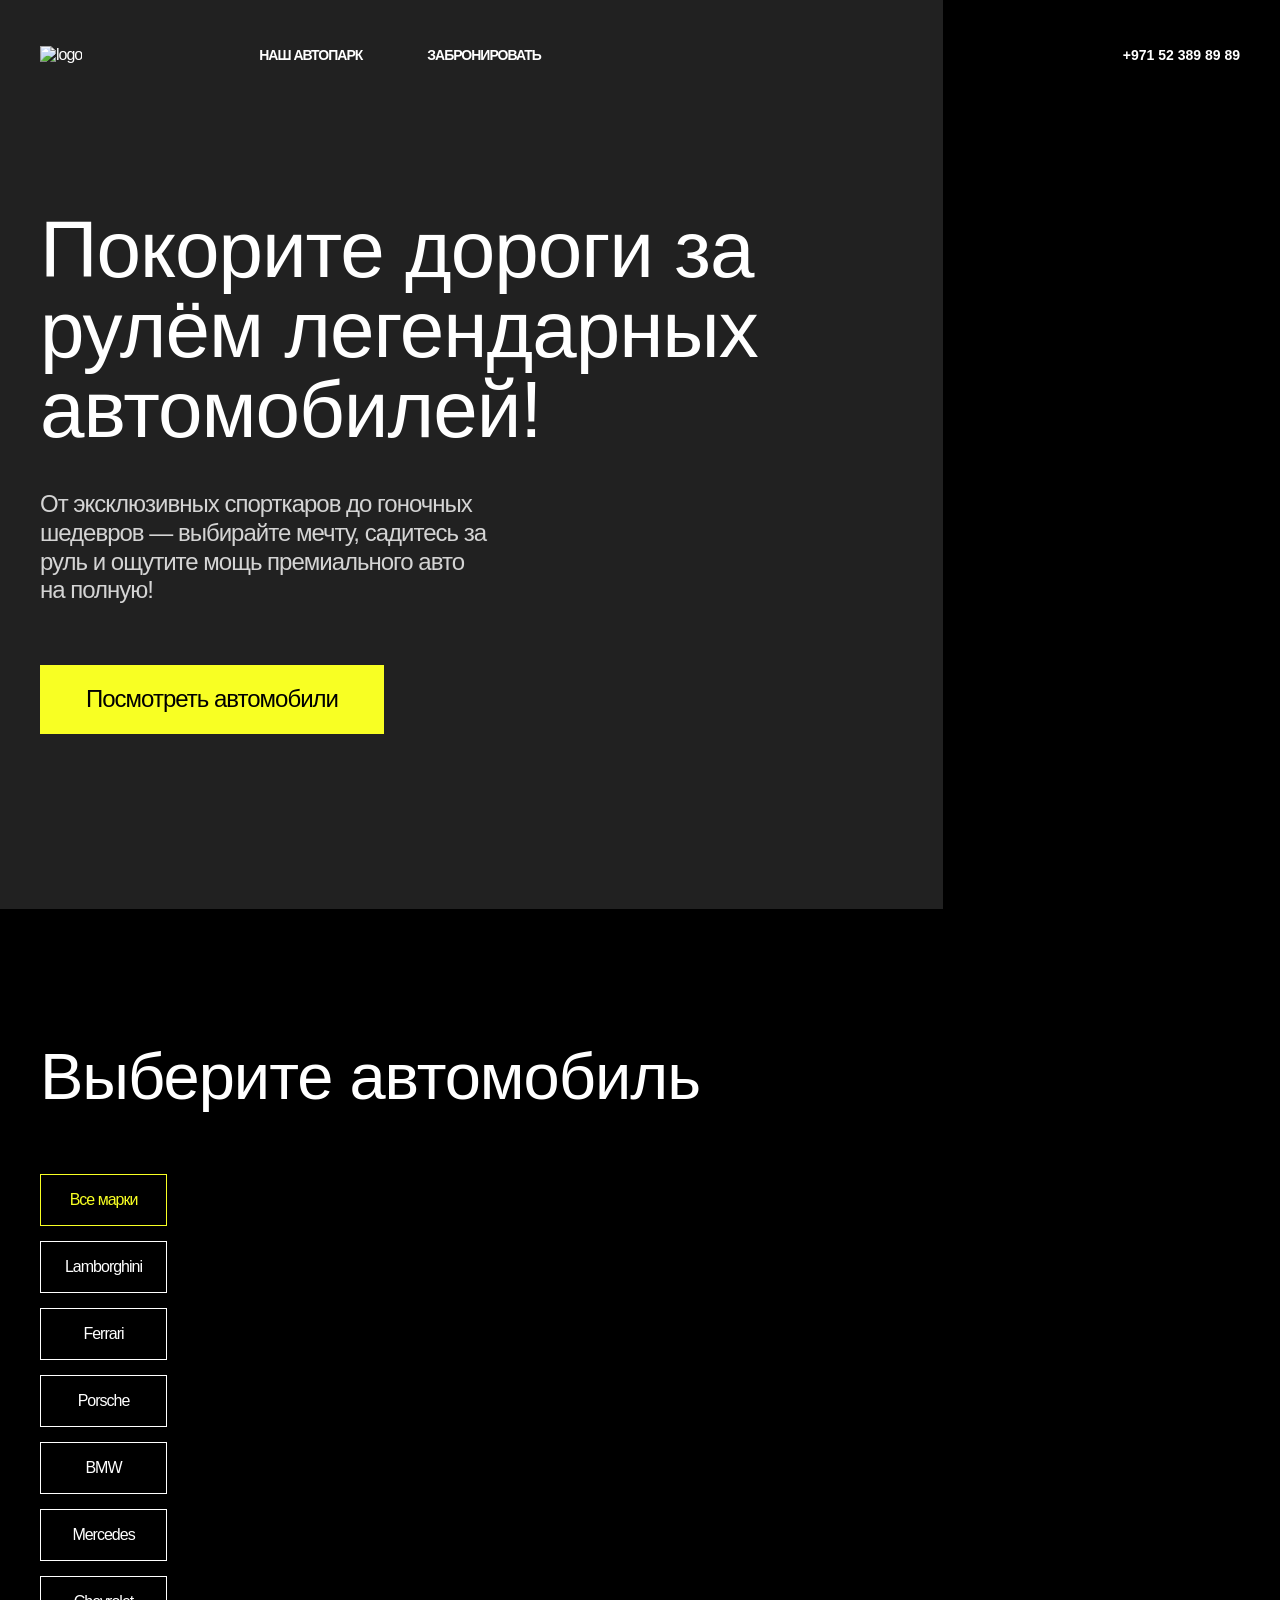
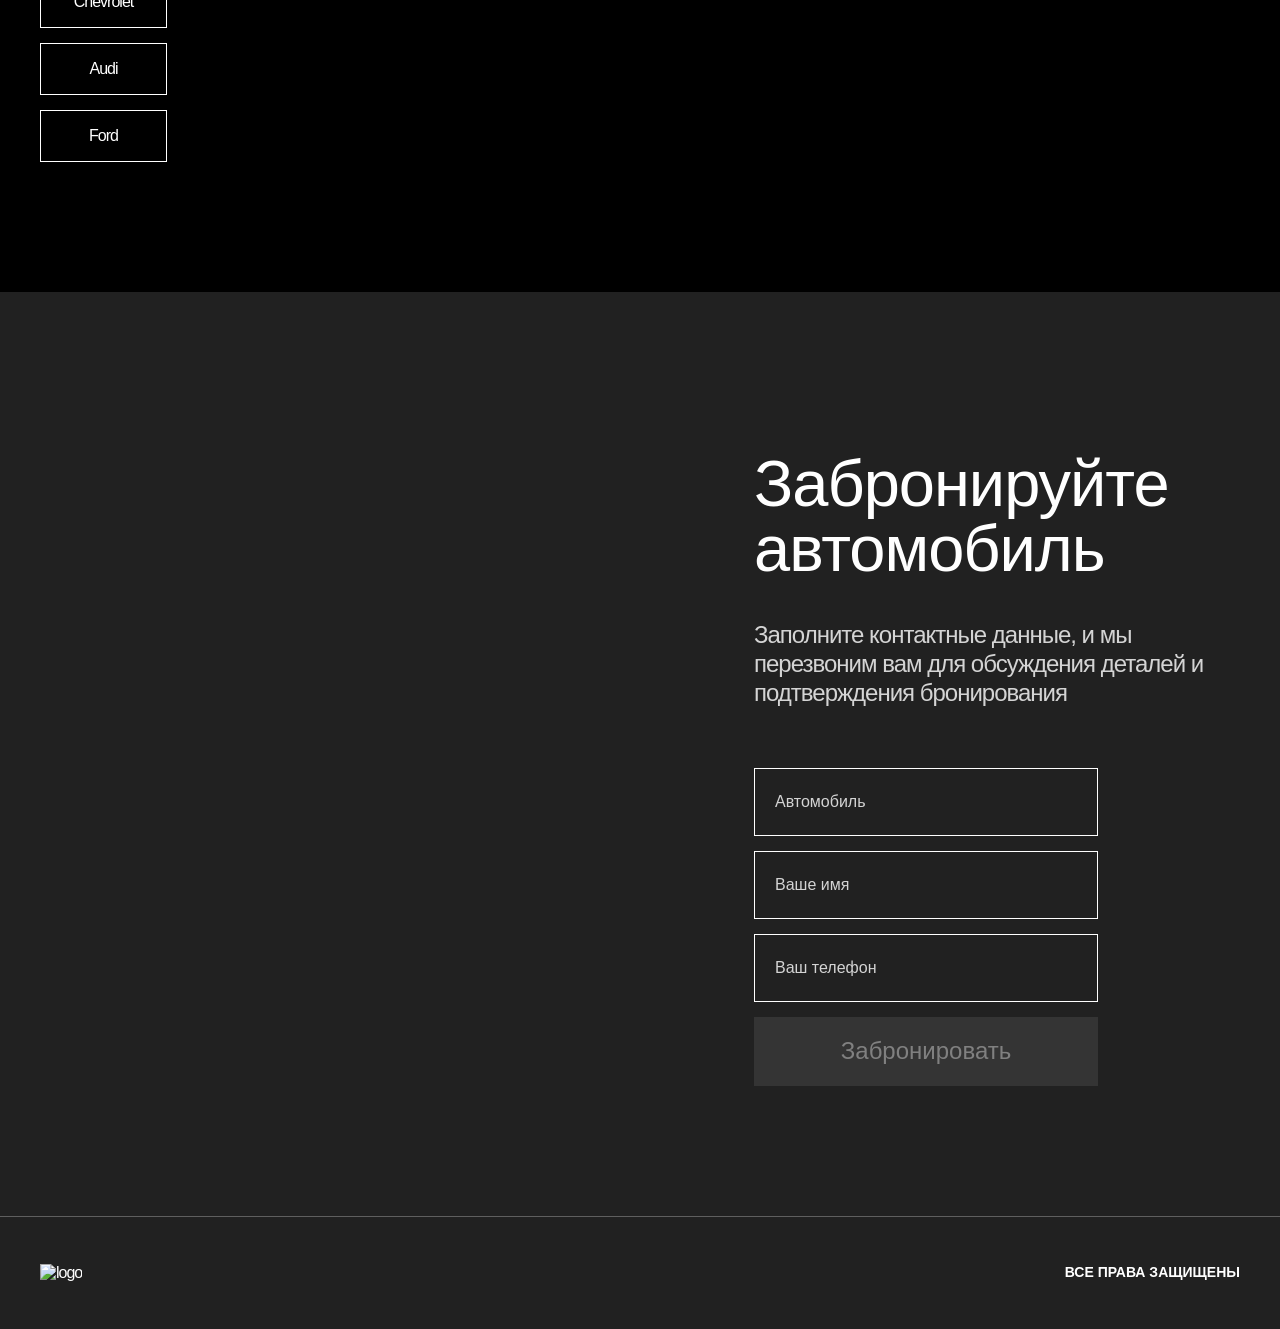
==== luxury.car/index.html @ fb4acc79 "Add files via upload" ====
<!DOCTYPE html>
<html lang="en" data-beasties-container>
  <head>
    <title>My app</title>
    <meta charset="UTF-8">
    <base href="/luxury.car/">
  <style>*{margin:0;padding:0}html{scroll-behavior:smooth}body{background-color:#212121;font-family:Helvetica,sans-serif;letter-spacing:-1px;color:#fff}</style><link rel="stylesheet" href="styles.css" media="print" onload="this.media='all'"><noscript><link rel="stylesheet" href="styles.css"></noscript></head>
  <body>
    <app-root>Loading...</app-root>
  <script src="polyfills.js" type="module"></script><script src="main.js" type="module"></script></body>
</html>
---- luxury.car/styles.css ----
*{margin:0;padding:0}html{scroll-behavior:smooth}body{background-color:#212121;font-family:Helvetica,sans-serif;letter-spacing:-1px;color:#fff}
---- luxury.car/styles.css ----
*{margin:0;padding:0}html{scroll-behavior:smooth}body{background-color:#212121;font-family:Helvetica,sans-serif;letter-spacing:-1px;color:#fff}
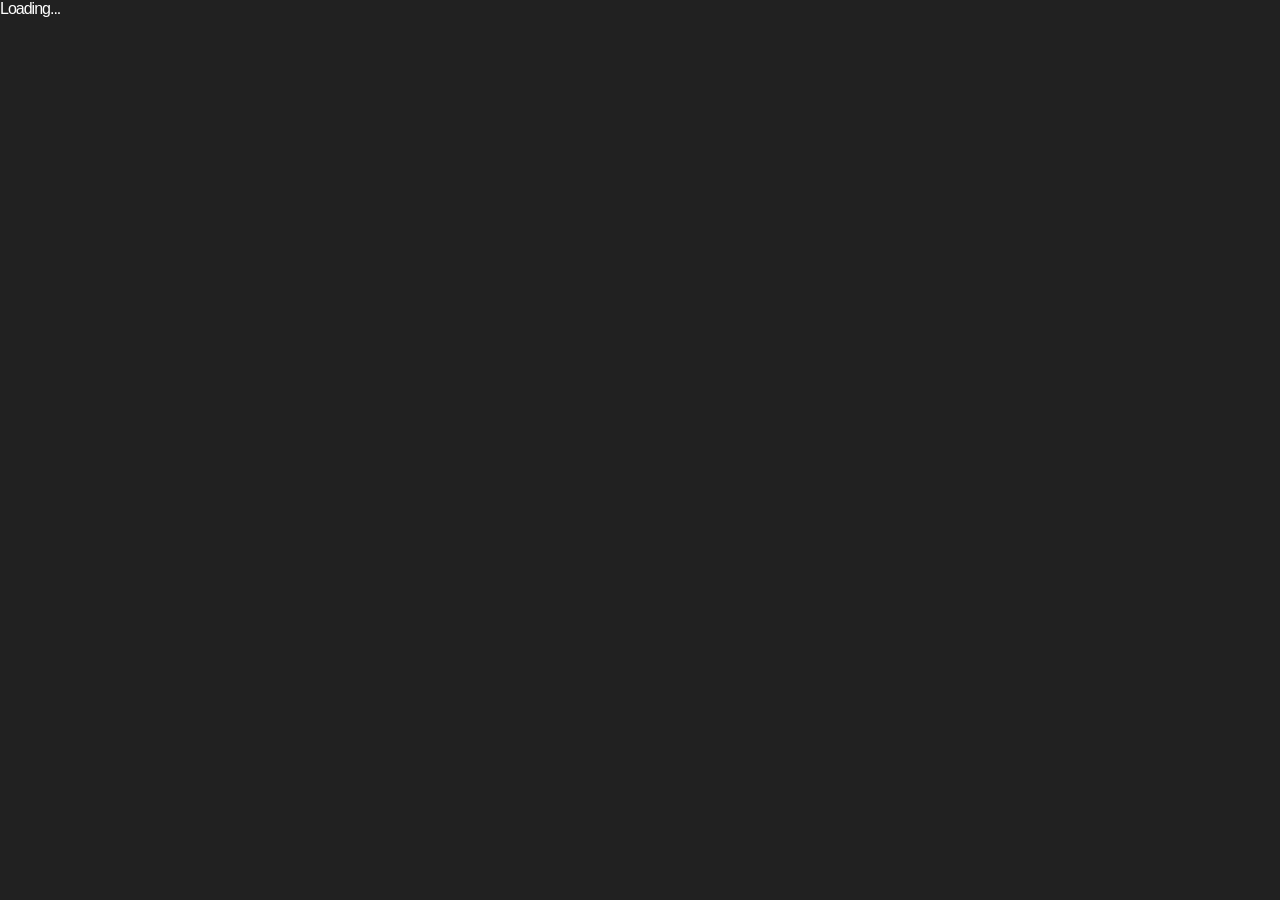
==== commit 26275b67: "Add files via upload" ====
--- a/luxury.car/index.html
+++ b/luxury.car/index.html
@@ -3,7 +3,7 @@
   <head>
     <title>My app</title>
     <meta charset="UTF-8">
-    <base href="/luxury.car/">
+    <base href="/pet-projects/luxury.car/">
   <style>*{margin:0;padding:0}html{scroll-behavior:smooth}body{background-color:#212121;font-family:Helvetica,sans-serif;letter-spacing:-1px;color:#fff}</style><link rel="stylesheet" href="styles.css" media="print" onload="this.media='all'"><noscript><link rel="stylesheet" href="styles.css"></noscript></head>
   <body>
     <app-root>Loading...</app-root>
